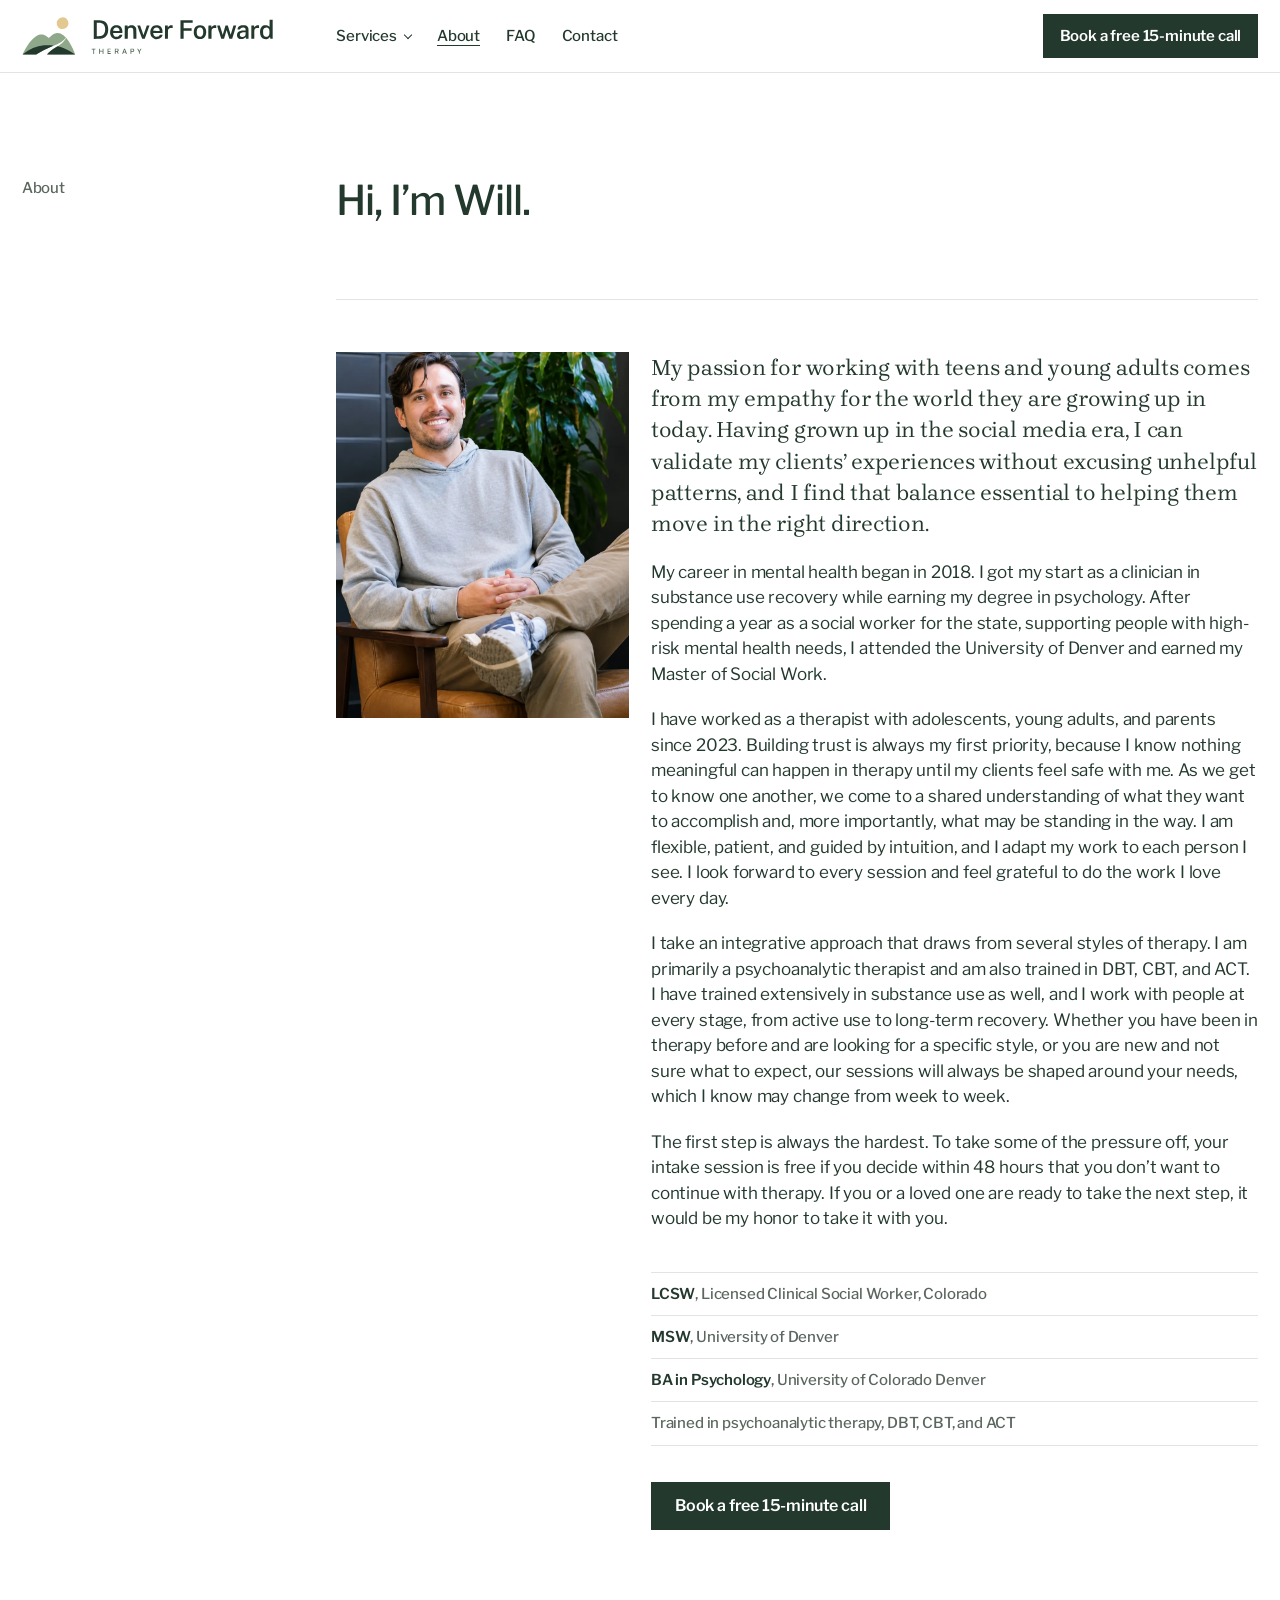
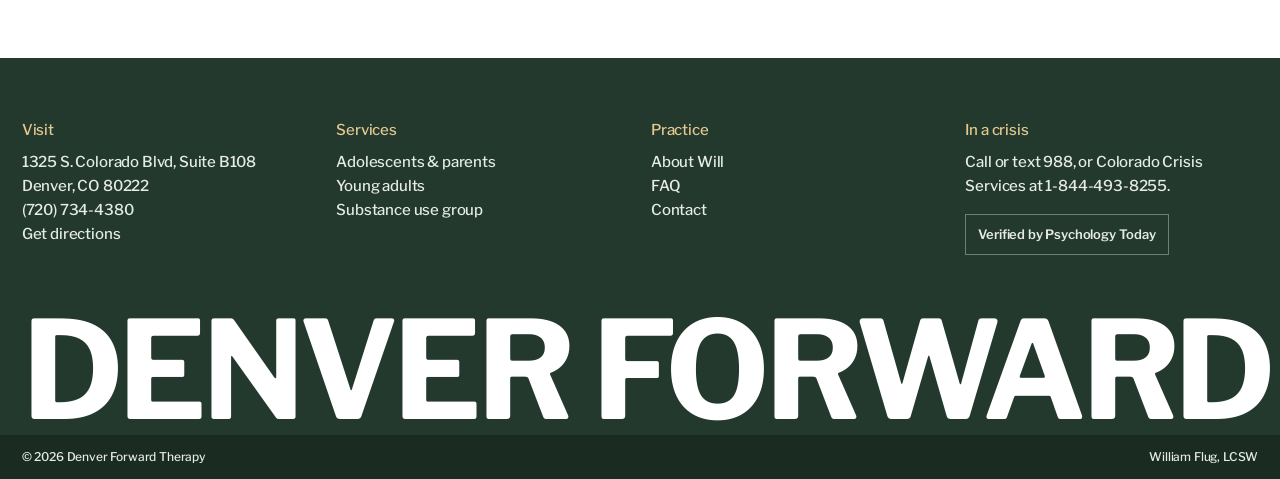
==== about/index.html @ 03f489c9 "Return to original mockup layout with separate pages and new hero photo" ====
<!doctype html>
<html lang="en">
<head>
<meta charset="utf-8">
<meta name="viewport" content="width=device-width, initial-scale=1">
<title>About William Flug, LCSW | Denver Forward Therapy</title>
<meta name="description" content="William Flug, LCSW, is a Denver therapist for teens, young adults, and parents, trained in psychoanalytic therapy, DBT, CBT, ACT, and substance use.">
<meta name="robots" content="noindex, nofollow">
<link rel="canonical" href="https://denverforwardtherapy.com/about/">
<meta property="og:type" content="website">
<meta property="og:site_name" content="Denver Forward Therapy">
<meta property="og:title" content="About William Flug, LCSW | Denver Forward Therapy">
<meta property="og:description" content="William Flug, LCSW, is a Denver therapist for teens, young adults, and parents, trained in psychoanalytic therapy, DBT, CBT, ACT, and substance use.">
<meta property="og:url" content="https://denverforwardtherapy.com/about/">
<meta property="og:image" content="https://denverforwardtherapy.com/assets/img/lake-path.webp">
<meta name="theme-color" content="#23392D">
<link rel="icon" href="../assets/favicon.svg" type="image/svg+xml">
<link rel="apple-touch-icon" href="../assets/apple-touch-icon.png">
<link rel="preconnect" href="https://fonts.googleapis.com">
<link rel="preconnect" href="https://fonts.gstatic.com" crossorigin>
<link href="https://fonts.googleapis.com/css2?family=Brygada+1918:wght@400;500&amp;family=Libre+Franklin:wght@400;500;600;700&amp;display=swap" rel="stylesheet">
<link rel="stylesheet" href="../assets/site.css">
</head>
<body>
<a class="skip" href="#main">Skip to content</a>
<header class="top g" id="top">
  <a class="home" href="../" aria-label="Denver Forward Therapy, home"><img class="lt" src="../assets/logo-light.svg" alt="Denver Forward Therapy" width="252" height="38"><img class="dk" src="../assets/logo.svg" alt="Denver Forward Therapy" width="252" height="38"></a>
  <nav aria-label="Main">
    <div class="drop"><button class="ul" aria-expanded="false" aria-haspopup="true">Services</button><ul><li><a href="../services/adolescents-and-parents/">Adolescents &amp; parents<small>Individual, family &amp; parent coaching</small></a></li><li><a href="../services/young-adults/">Young adults<small>Individual therapy</small></a></li><li><a href="../services/substance-use-group/">Substance use group<small>Young adults 18+, weekly, in person</small></a></li></ul></div>
    <a class="ul" href="../about/" aria-current="page">About</a>
    <a class="ul" href="../faq/">FAQ</a>
    <a class="ul" href="../contact/">Contact</a>
    <a class="btn mct" href="../contact/">Book a free 15-minute call</a>
  </nav>
  <a class="ct" href="../contact/">Book a free 15-minute call</a>
  <button class="menu-btn" aria-expanded="false">Menu</button>
</header>
<main id="main">
<div class="page">
<section class="phead g">
  <p class="lab">About</p>
  <h1>Hi, I&rsquo;m Will.</h1>
</section>
<section class="body bio g">
  <div class="rule"></div>
  <div class="pic"><img src="../assets/img/william-flug.webp" alt="William Flug smiling in a leather armchair in his office, with a tall plant behind him" width="1100" height="1100"></div>
  <div class="prose">
    <p class="first">My passion for working with teens and young adults comes from my empathy for the world they are growing up in today. Having grown up in the social media era, I can validate my clients&rsquo; experiences without excusing unhelpful patterns, and I find that balance essential to helping them move in the right direction.</p>
    <p>My career in mental health began in 2018. I got my start as a clinician in substance use recovery while earning my degree in psychology. After spending a year as a social worker for the state, supporting people with high-risk mental health needs, I attended the University of Denver and earned my Master of Social Work.</p>
    <p>I have worked as a therapist with adolescents, young adults, and parents since 2023. Building trust is always my first priority, because I know nothing meaningful can happen in therapy until my clients feel safe with me. As we get to know one another, we come to a shared understanding of what they want to accomplish and, more importantly, what may be standing in the way. I am flexible, patient, and guided by intuition, and I adapt my work to each person I see. I look forward to every session and feel grateful to do the work I love every day.</p>
    <p>I take an integrative approach that draws from several styles of therapy. I am primarily a psychoanalytic therapist and am also trained in DBT, CBT, and ACT. I have trained extensively in substance use as well, and I work with people at every stage, from active use to long-term recovery. Whether you have been in therapy before and are looking for a specific style, or you are new and not sure what to expect, our sessions will always be shaped around your needs, which I know may change from week to week.</p>
    <p>The first step is always the hardest. To take some of the pressure off, your intake session is free if you decide within 48 hours that you don&rsquo;t want to continue with therapy. If you or a loved one are ready to take the next step, it would be my honor to take it with you.</p>
    <ul class="creds">
      <li><b>LCSW</b>, Licensed Clinical Social Worker, Colorado</li>
      <li><b>MSW</b>, University of Denver</li>
      <li><b>BA in Psychology</b>, University of Colorado Denver</li>
      <li>Trained in psychoanalytic therapy, DBT, CBT, and ACT</li>
    </ul>
    <p style="margin-top:36px"><a class="btn" href="../contact/">Book a free 15-minute call</a></p>
  </div>
</section>
</div>
</main>
<footer>
  <div class="g">
    <div class="c"><b>Visit</b>1325 S. Colorado Blvd, Suite B108<br>Denver, CO 80222<br><a href="tel:+17207344380">(720) 734-4380</a><br><a href="https://www.google.com/maps/search/?api=1&amp;query=1325+S+Colorado+Blvd+Suite+B108+Denver+CO+80222" target="_blank" rel="noopener">Get directions</a></div>
    <div class="c"><b>Services</b><a class="ul" href="../services/adolescents-and-parents/">Adolescents &amp; parents</a><br><a class="ul" href="../services/young-adults/">Young adults</a><br><a class="ul" href="../services/substance-use-group/">Substance use group</a><br></div>
    <div class="c"><b>Practice</b><a class="ul" href="../about/">About Will</a><br><a class="ul" href="../faq/">FAQ</a><br><a class="ul" href="../contact/">Contact</a></div>
    <div class="c"><b>In a crisis</b>Call or text <a href="tel:988">988</a>, or Colorado Crisis Services at <a href="tel:+18444938255">1-844-493-8255</a>.
      <br><!-- Psychology Today verified badge: replace with the embed snippet from William's profile -->
      <a class="ptbadge" href="https://www.psychologytoday.com/us/therapists/william-flug-denver-co/1330644" target="_blank" rel="noopener">Verified by Psychology Today</a></div>
  </div>
  <div class="big" aria-hidden="true">DENVER FORWARD</div>
  <div class="base"><span>&copy; 2026 Denver Forward Therapy</span><span>William Flug, LCSW</span></div>
</footer>
<script src="../assets/site.js" defer></script>
</body>
</html>
---- assets/site.css ----
:root{
  --bg:#FFFFFF; --off:#F6F4EF; --ink:#23392D; --green:#23392D; --pine:#1A2C22;
  --sage:#8FA88A; --sage-lt:#A9BFA5; --sun:#E3C98F;
  --soft:#5B665F; --line:#E3E4E0;
  --serif:'Brygada 1918',Georgia,serif; --sans:'Libre Franklin',system-ui,sans-serif;
  --m:clamp(16px,1.7vw,26px);
  --s1:clamp(17px,1.25vw,20px); --s2:clamp(26px,2.4vw,38px); --s3:clamp(30px,3.2vw,50px);
  --ease:cubic-bezier(.16,1,.3,1);
}
*{box-sizing:border-box;margin:0;padding:0}
body{background:var(--bg);color:var(--ink);font:500 var(--s1)/1.35 var(--sans);letter-spacing:-.01em;-webkit-font-smoothing:antialiased;overflow-x:hidden}
img{display:block;max-width:100%}
a{color:inherit;text-decoration:none}
::selection{background:var(--sun);color:var(--green)}
:focus-visible{outline:2px solid var(--sage);outline-offset:3px}
.skip{position:absolute;left:-999px;top:8px;background:var(--green);color:#fff;padding:10px 14px;z-index:99}
.skip:focus{left:8px}
.g{display:grid;grid-template-columns:repeat(4,1fr);column-gap:var(--m);padding:0 var(--m)}
.lab{font:500 15px/1.3 var(--sans);color:var(--soft)}
.ul{background:linear-gradient(currentColor,currentColor) 0 100%/0 1px no-repeat;transition:background-size .6s var(--ease)}
.ul:hover,.ul.on{background-size:100% 1px}
.line{border-bottom:1px solid currentColor;padding-bottom:2px}
.btn{display:inline-block;background:var(--green);color:#fff;font:600 16px/1 var(--sans);padding:16px 24px;border:0;cursor:pointer;transition:background .3s}
.btn:hover{background:#34503F}

/* header */
.top{position:fixed;inset:0 0 auto;z-index:50;padding-top:14px;padding-bottom:14px;font-size:15px;color:#fff;align-items:center;transition:color .3s,background .3s,border-color .3s;border-bottom:1px solid transparent}
.top .home{grid-column:1;display:block;width:max-content}
.top .home img{height:38px;width:auto}
.top .home .dk{display:none}
.top nav{grid-column:2/4;display:flex;gap:26px;align-items:center}
.top .ct{grid-column:4;justify-self:end;font-weight:600;border:1.5px solid currentColor;padding:11px 16px;transition:background .3s,color .3s}
.top .ct:hover{background:#fff;color:var(--green)}
.top.light{color:var(--ink);background:rgba(255,255,255,.96);border-color:var(--line)}
.top.light .home .lt{display:none}.top.light .home .dk{display:block}
.top.light .ct{background:var(--green);border-color:var(--green);color:#fff}
.top.light .ct:hover{background:#34503F}
.top nav a[aria-current] {background-size:100% 1px}
.drop{position:relative}
.drop>button{font:inherit;color:inherit;background:none;border:0;cursor:pointer;letter-spacing:inherit}
.drop>button::after{content:"";display:inline-block;width:5px;height:5px;border-right:1.4px solid currentColor;border-bottom:1.4px solid currentColor;transform:translateY(-3px) rotate(45deg);margin-left:8px}
.drop ul{list-style:none;position:absolute;top:calc(100% + 14px);left:-18px;min-width:270px;background:#fff;color:var(--ink);border:1px solid var(--line);padding:8px 0;display:none}
.drop ul::before{content:"";position:absolute;left:0;right:0;top:-18px;height:18px}
.drop:hover ul,.drop:focus-within ul,.drop.open ul{display:block}
.drop li a{display:block;padding:10px 18px}
.drop li a:hover{background:var(--off)}
.drop li small{display:block;font-size:13px;color:var(--soft);margin-top:2px}
.menu-btn{display:none;grid-column:4;justify-self:end;background:none;border:0;color:inherit;font:600 15px var(--sans);cursor:pointer}

/* hero */
.hero{position:relative;height:100svh;min-height:540px;overflow:hidden;background:#9fb3c4}
.hero img{position:absolute;inset:0;width:100%;height:100%;object-fit:cover;object-position:50% 70%}
.hero::after{content:"";position:absolute;inset:0;background:linear-gradient(180deg,rgba(26,44,34,.38) 0%,rgba(26,44,34,0) 18%,rgba(26,44,34,0) 52%,rgba(26,44,34,.55) 100%);pointer-events:none}
.mark{position:absolute;left:var(--m);right:var(--m);bottom:calc(var(--m)*.6);z-index:2;color:#fff;display:flex;flex-direction:column-reverse;align-items:flex-start;gap:clamp(12px,1.4vw,20px)}
.mark .word{font:700 10.3vw/.8 var(--sans);letter-spacing:-.04em;white-space:nowrap;display:block;transform:translateY(10%);opacity:0;transition:transform 1.4s var(--ease),opacity 1s}
.loaded .mark .word{transform:none;opacity:1}
.mark .tag{font:700 12px/1.3 var(--sans);letter-spacing:.08em;text-transform:uppercase;white-space:nowrap;border-bottom:2px solid #fff;padding-bottom:3px}

/* intro */
.intro{padding-top:clamp(90px,11vw,160px);padding-bottom:clamp(80px,9vw,130px)}
.intro .lab{grid-column:1}
.intro .big{grid-column:2/5;font:500 var(--s3)/1.08 var(--sans);letter-spacing:-.025em;max-width:24ch}
.intro .sub{grid-column:2/4;margin-top:30px;color:var(--soft);max-width:48ch}
.intro .cta{grid-column:2/5;margin-top:34px;display:flex;flex-wrap:wrap;gap:16px 28px;align-items:center}

/* services list */
.svc{padding-bottom:clamp(60px,8vw,110px)}
.svc .head{padding-bottom:var(--m)}
.svc .head .lab{grid-column:1}
.svc .head h2{grid-column:2/4;font:400 var(--s2)/1.1 var(--serif);letter-spacing:-.02em}
.service{border-top:1px solid var(--line);padding-top:var(--m);padding-bottom:5vh;align-items:start;margin:0 var(--m);padding-left:0;padding-right:0}
.service:last-child{border-bottom:1px solid var(--line)}
.service .n{grid-column:1;font-size:var(--s1)}
.service h3{grid-column:2/4;font:400 var(--s2)/1.1 var(--serif);letter-spacing:-.02em;justify-self:start}
.service h3 small{display:block;font:500 15px/1.3 var(--sans);letter-spacing:0;color:var(--soft);margin-top:8px}
.service .d{grid-column:4}
.service .d p{line-height:1.3;padding-bottom:14px}
.soon{display:inline-block;font:700 11px/1 var(--sans);letter-spacing:.1em;text-transform:uppercase;background:var(--sun);color:var(--green);padding:5px 7px;margin-left:10px;vertical-align:middle}
.hover-image{position:fixed;left:0;top:0;width:clamp(220px,19.5vw,300px);aspect-ratio:3/2;z-index:40;pointer-events:none;opacity:0;transition:opacity .2s;overflow:hidden}
.hover-image.on{opacity:1}
.hover-image img{position:absolute;inset:0;width:100%;height:100%;object-fit:cover;opacity:0}
.hover-image img.on{opacity:1}

/* about teaser */
.about{padding:clamp(90px,11vw,150px) 0;background:var(--off)}
.about .g{align-items:center}
.about .lab{grid-column:1;align-self:start}
.about .pic{grid-column:2;aspect-ratio:4/5;overflow:hidden}
.about .pic img{width:100%;height:100%;object-fit:cover;object-position:35% 50%}
.about .txt{grid-column:3/5;max-width:46ch}
.about h2{font:400 var(--s2)/1.1 var(--serif);letter-spacing:-.02em;margin-bottom:22px}
.about .txt p{margin-bottom:14px}
.about .txt .more{margin-top:24px}

/* band */
.band{position:relative;height:92vh;min-height:560px;overflow:hidden;color:#fff}
.band>img{position:absolute;inset:0;width:100%;height:100%;object-fit:cover;object-position:70% 60%}
.band::after{content:"";position:absolute;inset:0;background:linear-gradient(90deg,rgba(26,44,34,.74),rgba(26,44,34,.3) 55%,rgba(26,44,34,0) 82%)}
.band .in{position:relative;z-index:2;height:100%;align-content:end;padding-bottom:clamp(40px,7vw,90px)}
.band .lab{grid-column:1;color:#fff}
.band h2{grid-column:1/3;font:500 var(--s3)/1.05 var(--sans);letter-spacing:-.025em;margin:14px 0 18px}
.band p{grid-column:1/3;max-width:40ch}
.band .cta{grid-column:1/3;margin-top:28px}
.band .cta a{font-weight:600}

/* inner pages */
.page{padding-top:clamp(150px,14vw,210px)}
.phead{padding-bottom:clamp(50px,6vw,80px)}
.phead .lab{grid-column:1}
.phead h1{grid-column:2/5;font:500 var(--s3)/1.06 var(--sans);letter-spacing:-.025em;max-width:22ch}
.phead .sub{grid-column:2/4;margin-top:22px;color:var(--soft);max-width:48ch}
.body{padding-bottom:clamp(90px,10vw,150px)}
.body .rule{grid-column:2/5;border-top:1px solid var(--line);margin-bottom:clamp(36px,4vw,56px)}
.prose{grid-column:2/4;max-width:60ch}
.prose p{line-height:1.5;font-weight:400}
.prose p+p{margin-top:20px}
.prose .first{font:400 clamp(21px,1.75vw,26px)/1.4 var(--serif);letter-spacing:-.01em}
.prose h2{font:400 var(--s2)/1.1 var(--serif);letter-spacing:-.02em;margin:56px 0 20px}
.prose .note{margin-top:36px;padding-top:16px;border-top:1px solid var(--line);color:var(--soft);font-size:16px}
.side{grid-column:4;font-size:16px;line-height:1.45;padding-left:clamp(0px,1.5vw,24px)}
.side .box{position:sticky;top:120px}
.side h2{font:500 15px/1.3 var(--sans);color:var(--soft);margin-bottom:6px}
.side p{margin-bottom:24px}
.side .btn{font-size:15px;padding:14px 18px}

/* about page */
.bio .pic{grid-column:2;aspect-ratio:4/5;overflow:hidden;align-self:start;position:sticky;top:110px}
.bio .pic img{width:100%;height:100%;object-fit:cover;object-position:35% 50%}
.bio .prose{grid-column:3/5;max-width:56ch}
.creds{list-style:none;margin-top:40px;border-top:1px solid var(--line);font-size:15px;color:var(--soft)}
.creds li{padding:11px 0;border-bottom:1px solid var(--line)}
.creds b{color:var(--ink);font-weight:600}

/* faq */
.faq{grid-column:2/5}
.faq details{border-top:1px solid var(--line)}
.faq details:last-child{border-bottom:1px solid var(--line)}
.faq summary{list-style:none;cursor:pointer;display:grid;grid-template-columns:1fr auto;gap:24px;align-items:baseline;padding:var(--m) 0}
.faq summary::-webkit-details-marker{display:none}
.faq summary span{font:400 var(--s2)/1.15 var(--serif);letter-spacing:-.02em}
.faq summary i{font:400 26px/1 var(--sans);font-style:normal;transition:transform .35s var(--ease)}
.faq details[open] summary i{transform:rotate(45deg)}
.faq .a{padding:0 0 calc(var(--m)*1.6);max-width:60ch}
.faq .a p{line-height:1.5;font-weight:400}
.faq .a p+p{margin-top:12px}

/* contact */
.contact .side{grid-column:1;padding-left:0;font-size:15px}
form.f{grid-column:2/5;display:grid;grid-template-columns:repeat(3,1fr);gap:28px var(--m)}
.f label{display:block;font-size:13px;color:var(--soft);margin-bottom:4px}
.f input,.f select,.f textarea{width:100%;background:none;border:0;border-bottom:1px solid #c5c9c4;color:var(--ink);font:500 var(--s1) var(--sans);padding:8px 0;border-radius:0;appearance:none;outline:none}
.f select{background:url("data:image/svg+xml,%3Csvg xmlns='http://www.w3.org/2000/svg' width='10' height='6'%3E%3Cpath d='M1 1l4 4 4-4' fill='none' stroke='%2323392D' stroke-width='1.3'/%3E%3C/svg%3E") no-repeat right 2px center;padding-right:18px}
.f input:focus,.f select:focus,.f textarea:focus{border-bottom-color:var(--ink)}
.f .full{grid-column:1/-1}
.f .note{grid-column:1/-1;font-size:14px;line-height:1.45;color:var(--soft);max-width:70ch}
.f .ck{grid-column:1/-1;display:flex;gap:10px;align-items:flex-start;font-size:14px;color:var(--ink)}
.f .ck input{width:16px;height:16px;margin-top:2px;appearance:auto;accent-color:var(--green);flex:none}
.f .btn{justify-self:start}

/* footer */
footer{overflow:hidden;background:var(--green);color:#E6EBE6;font-size:15px;padding:60px 0 0}
footer .c{line-height:1.6}
footer .c b{display:block;font-weight:500;color:var(--sun);margin-bottom:8px}
footer a:hover{color:#fff;text-decoration:underline;text-underline-offset:3px}
footer .c .flogo{height:42px;width:auto;margin-bottom:18px}
.ptbadge{display:inline-block;margin-top:16px;border:1px solid rgba(255,255,255,.35);padding:9px 12px;font-size:13px;font-weight:600}
footer .big{padding:64px var(--m) calc(var(--m)*.6);font:700 10.6vw/.76 var(--sans);letter-spacing:-.04em;white-space:nowrap;color:#fff}
footer .base{display:flex;justify-content:space-between;gap:16px;padding:14px var(--m);font-size:12px;background:var(--pine)}

.nf{min-height:70vh}

@media (prefers-reduced-motion:reduce){.mark .word{opacity:1;transform:none;transition:none}}
@media (max-width:900px){
  .g{grid-template-columns:1fr 1fr}
  .g>*{grid-column:1/-1!important}
  .top nav{display:none}
  .top .ct{display:none}
  .menu-btn{display:block}
  .top .home{grid-column:1!important;grid-row:1}.menu-btn{grid-column:2!important;grid-row:1}
  .top nav{grid-row:2}
  .top.open{background:#fff;color:var(--ink);border-color:var(--line)}
  .top.open .home .lt{display:none}.top.open .home .dk{display:block}
  .top.open nav{display:flex;flex-direction:column;align-items:stretch;gap:0;padding-top:14px}
  .top.open nav>a,.top.open .drop>button{padding:13px 0;border-bottom:1px solid var(--line);text-align:left;width:100%;font-size:18px}
  .top.open .drop>button::after{display:none}
  .top.open .drop ul{display:block;position:static;border:0;padding:0 0 6px 14px;min-width:0}
  .top.open .drop ul::before{display:none}
  .top.open .drop li a{padding:9px 0}
  .top.open nav .mct{display:block;margin-top:16px;text-align:center}
  .mark{flex-direction:column-reverse;gap:10px}
  .mark .tag{text-align:left;margin:0}
  .mark .word{font-size:10.2vw}
  .intro .lab,.svc .head .lab,.about .lab,.band .lab,.phead .lab{margin-bottom:14px}
  .service .n{margin-bottom:8px}.service .d{margin-top:14px}
  .hover-image{display:none}
  .about .pic{max-width:420px;margin-bottom:30px}
  .side{padding-left:0;margin-top:44px;padding-top:28px;border-top:1px solid var(--line)}
  .side .box,.bio .pic{position:static}
  .bio .pic{max-width:420px;margin-bottom:34px}
  .contact .side{margin:0 0 40px;border:0;padding:0}
  form.f{grid-template-columns:1fr}
  footer .c{margin-bottom:26px}
  footer .big{font-size:10.2vw}
}
@media (min-width:901px){.top nav .mct{display:none}}
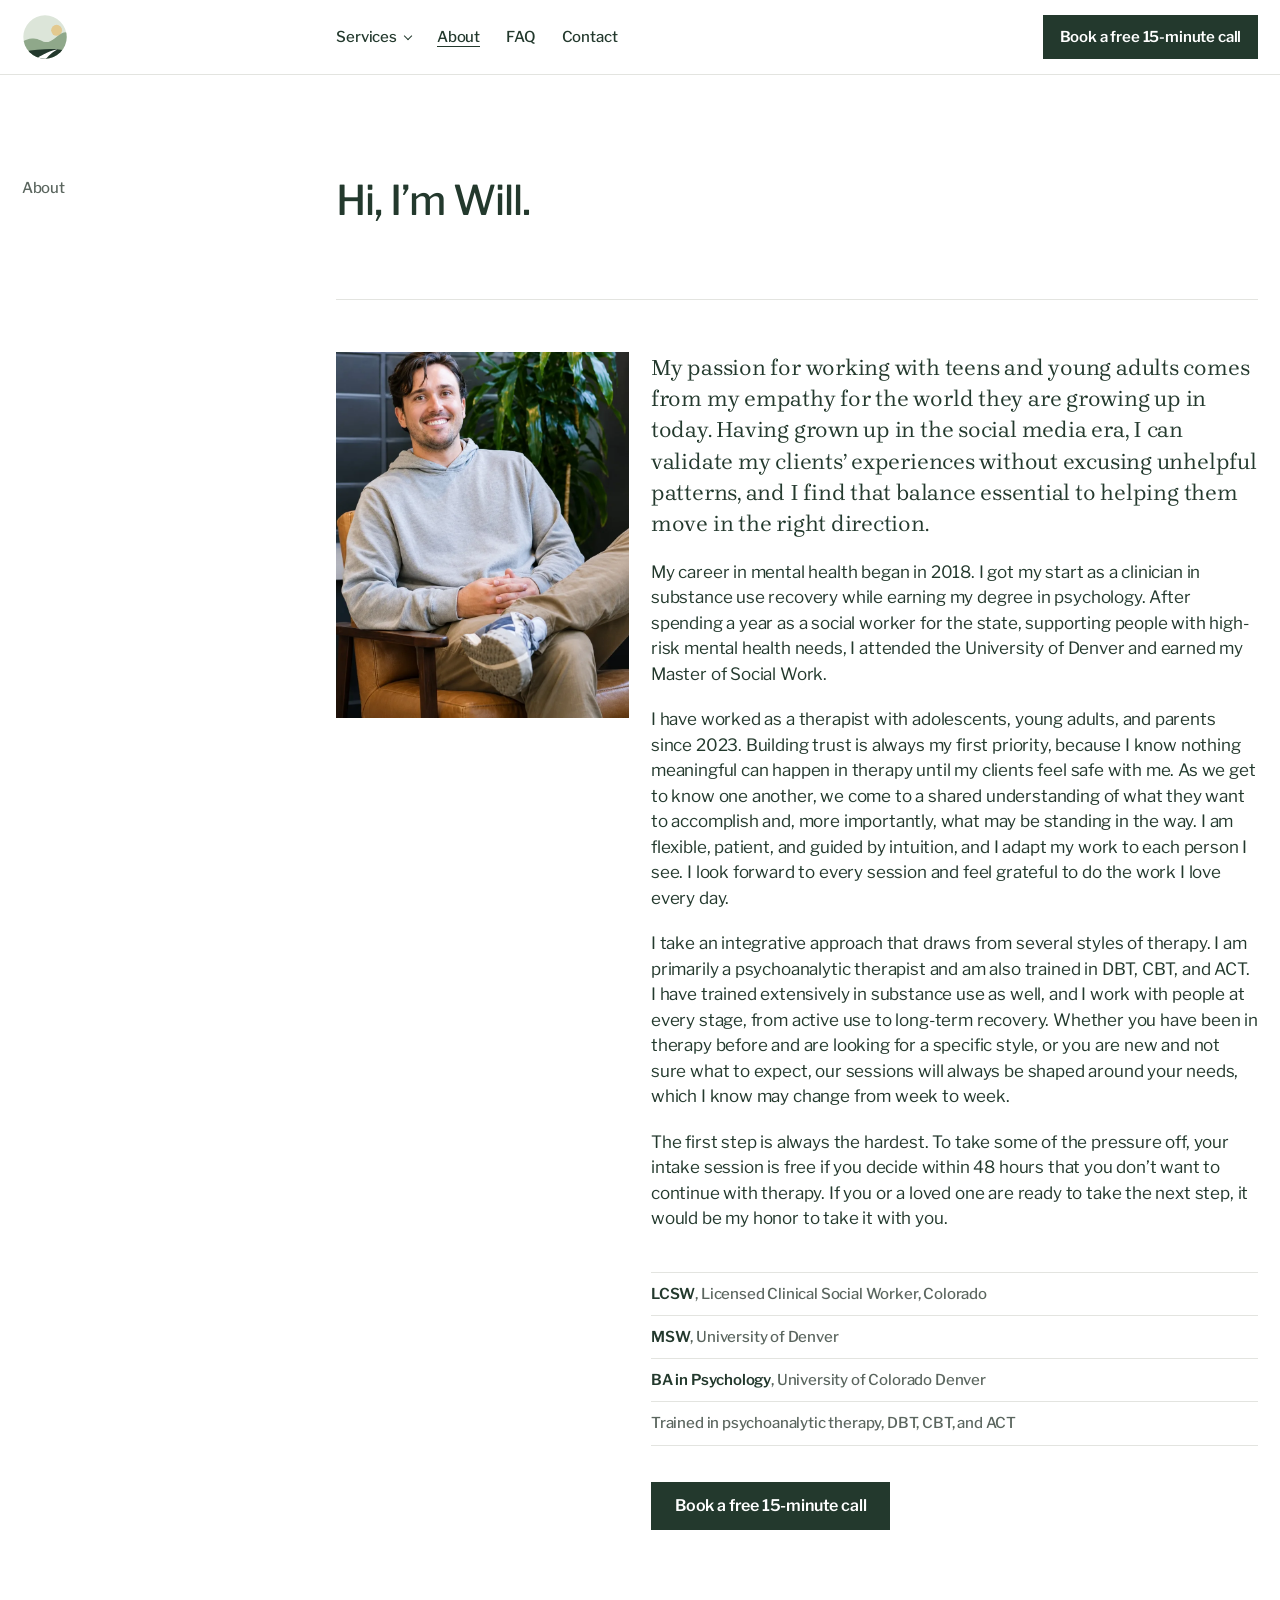
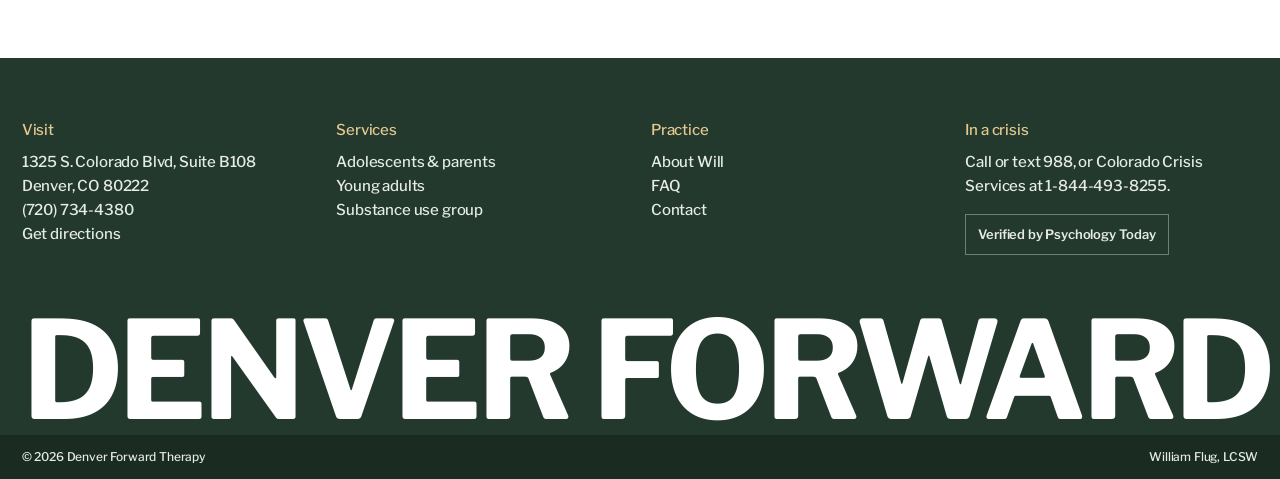
==== commit 1813df6e: "Badge logo in nav and new hero and band photos" ====
--- a/about/index.html
+++ b/about/index.html
@@ -12,7 +12,7 @@
 <meta property="og:title" content="About William Flug, LCSW | Denver Forward Therapy">
 <meta property="og:description" content="William Flug, LCSW, is a Denver therapist for teens, young adults, and parents, trained in psychoanalytic therapy, DBT, CBT, ACT, and substance use.">
 <meta property="og:url" content="https://denverforwardtherapy.com/about/">
-<meta property="og:image" content="https://denverforwardtherapy.com/assets/img/lake-path.webp">
+<meta property="og:image" content="https://denverforwardtherapy.com/assets/img/hero-friends-sunset.webp">
 <meta name="theme-color" content="#23392D">
 <link rel="icon" href="../assets/favicon.svg" type="image/svg+xml">
 <link rel="apple-touch-icon" href="../assets/apple-touch-icon.png">
@@ -24,7 +24,7 @@
 <body>
 <a class="skip" href="#main">Skip to content</a>
 <header class="top g" id="top">
-  <a class="home" href="../" aria-label="Denver Forward Therapy, home"><img class="lt" src="../assets/logo-light.svg" alt="Denver Forward Therapy" width="252" height="38"><img class="dk" src="../assets/logo.svg" alt="Denver Forward Therapy" width="252" height="38"></a>
+  <a class="home" href="../" aria-label="Denver Forward Therapy, home"><img src="../assets/badge.svg" alt="Denver Forward Therapy" width="46" height="46"></a>
   <nav aria-label="Main">
     <div class="drop"><button class="ul" aria-expanded="false" aria-haspopup="true">Services</button><ul><li><a href="../services/adolescents-and-parents/">Adolescents &amp; parents<small>Individual, family &amp; parent coaching</small></a></li><li><a href="../services/young-adults/">Young adults<small>Individual therapy</small></a></li><li><a href="../services/substance-use-group/">Substance use group<small>Young adults 18+, weekly, in person</small></a></li></ul></div>
     <a class="ul" href="../about/" aria-current="page">About</a>
--- a/assets/site.css
+++ b/assets/site.css
@@ -26,13 +26,11 @@
 /* header */
 .top{position:fixed;inset:0 0 auto;z-index:50;padding-top:14px;padding-bottom:14px;font-size:15px;color:#fff;align-items:center;transition:color .3s,background .3s,border-color .3s;border-bottom:1px solid transparent}
 .top .home{grid-column:1;display:block;width:max-content}
-.top .home img{height:38px;width:auto}
-.top .home .dk{display:none}
+.top .home img{height:46px;width:46px;border-radius:50%;box-shadow:0 0 0 2px rgba(255,255,255,.95)}
 .top nav{grid-column:2/4;display:flex;gap:26px;align-items:center}
 .top .ct{grid-column:4;justify-self:end;font-weight:600;border:1.5px solid currentColor;padding:11px 16px;transition:background .3s,color .3s}
 .top .ct:hover{background:#fff;color:var(--green)}
 .top.light{color:var(--ink);background:rgba(255,255,255,.96);border-color:var(--line)}
-.top.light .home .lt{display:none}.top.light .home .dk{display:block}
 .top.light .ct{background:var(--green);border-color:var(--green);color:#fff}
 .top.light .ct:hover{background:#34503F}
 .top nav a[aria-current] {background-size:100% 1px}
@@ -49,7 +47,7 @@
 
 /* hero */
 .hero{position:relative;height:100svh;min-height:540px;overflow:hidden;background:#9fb3c4}
-.hero img{position:absolute;inset:0;width:100%;height:100%;object-fit:cover;object-position:50% 70%}
+.hero img{position:absolute;inset:0;width:100%;height:100%;object-fit:cover;object-position:50% 35%}
 .hero::after{content:"";position:absolute;inset:0;background:linear-gradient(180deg,rgba(26,44,34,.38) 0%,rgba(26,44,34,0) 18%,rgba(26,44,34,0) 52%,rgba(26,44,34,.55) 100%);pointer-events:none}
 .mark{position:absolute;left:var(--m);right:var(--m);bottom:calc(var(--m)*.6);z-index:2;color:#fff;display:flex;flex-direction:column-reverse;align-items:flex-start;gap:clamp(12px,1.4vw,20px)}
 .mark .word{font:700 10.3vw/.8 var(--sans);letter-spacing:-.04em;white-space:nowrap;display:block;transform:translateY(10%);opacity:0;transition:transform 1.4s var(--ease),opacity 1s}
@@ -94,7 +92,7 @@
 
 /* band */
 .band{position:relative;height:92vh;min-height:560px;overflow:hidden;color:#fff}
-.band>img{position:absolute;inset:0;width:100%;height:100%;object-fit:cover;object-position:70% 60%}
+.band>img{position:absolute;inset:0;width:100%;height:100%;object-fit:cover;object-position:60% 50%}
 .band::after{content:"";position:absolute;inset:0;background:linear-gradient(90deg,rgba(26,44,34,.74),rgba(26,44,34,.3) 55%,rgba(26,44,34,0) 82%)}
 .band .in{position:relative;z-index:2;height:100%;align-content:end;padding-bottom:clamp(40px,7vw,90px)}
 .band .lab{grid-column:1;color:#fff}
@@ -179,7 +177,6 @@
   .top .home{grid-column:1!important;grid-row:1}.menu-btn{grid-column:2!important;grid-row:1}
   .top nav{grid-row:2}
   .top.open{background:#fff;color:var(--ink);border-color:var(--line)}
-  .top.open .home .lt{display:none}.top.open .home .dk{display:block}
   .top.open nav{display:flex;flex-direction:column;align-items:stretch;gap:0;padding-top:14px}
   .top.open nav>a,.top.open .drop>button{padding:13px 0;border-bottom:1px solid var(--line);text-align:left;width:100%;font-size:18px}
   .top.open .drop>button::after{display:none}
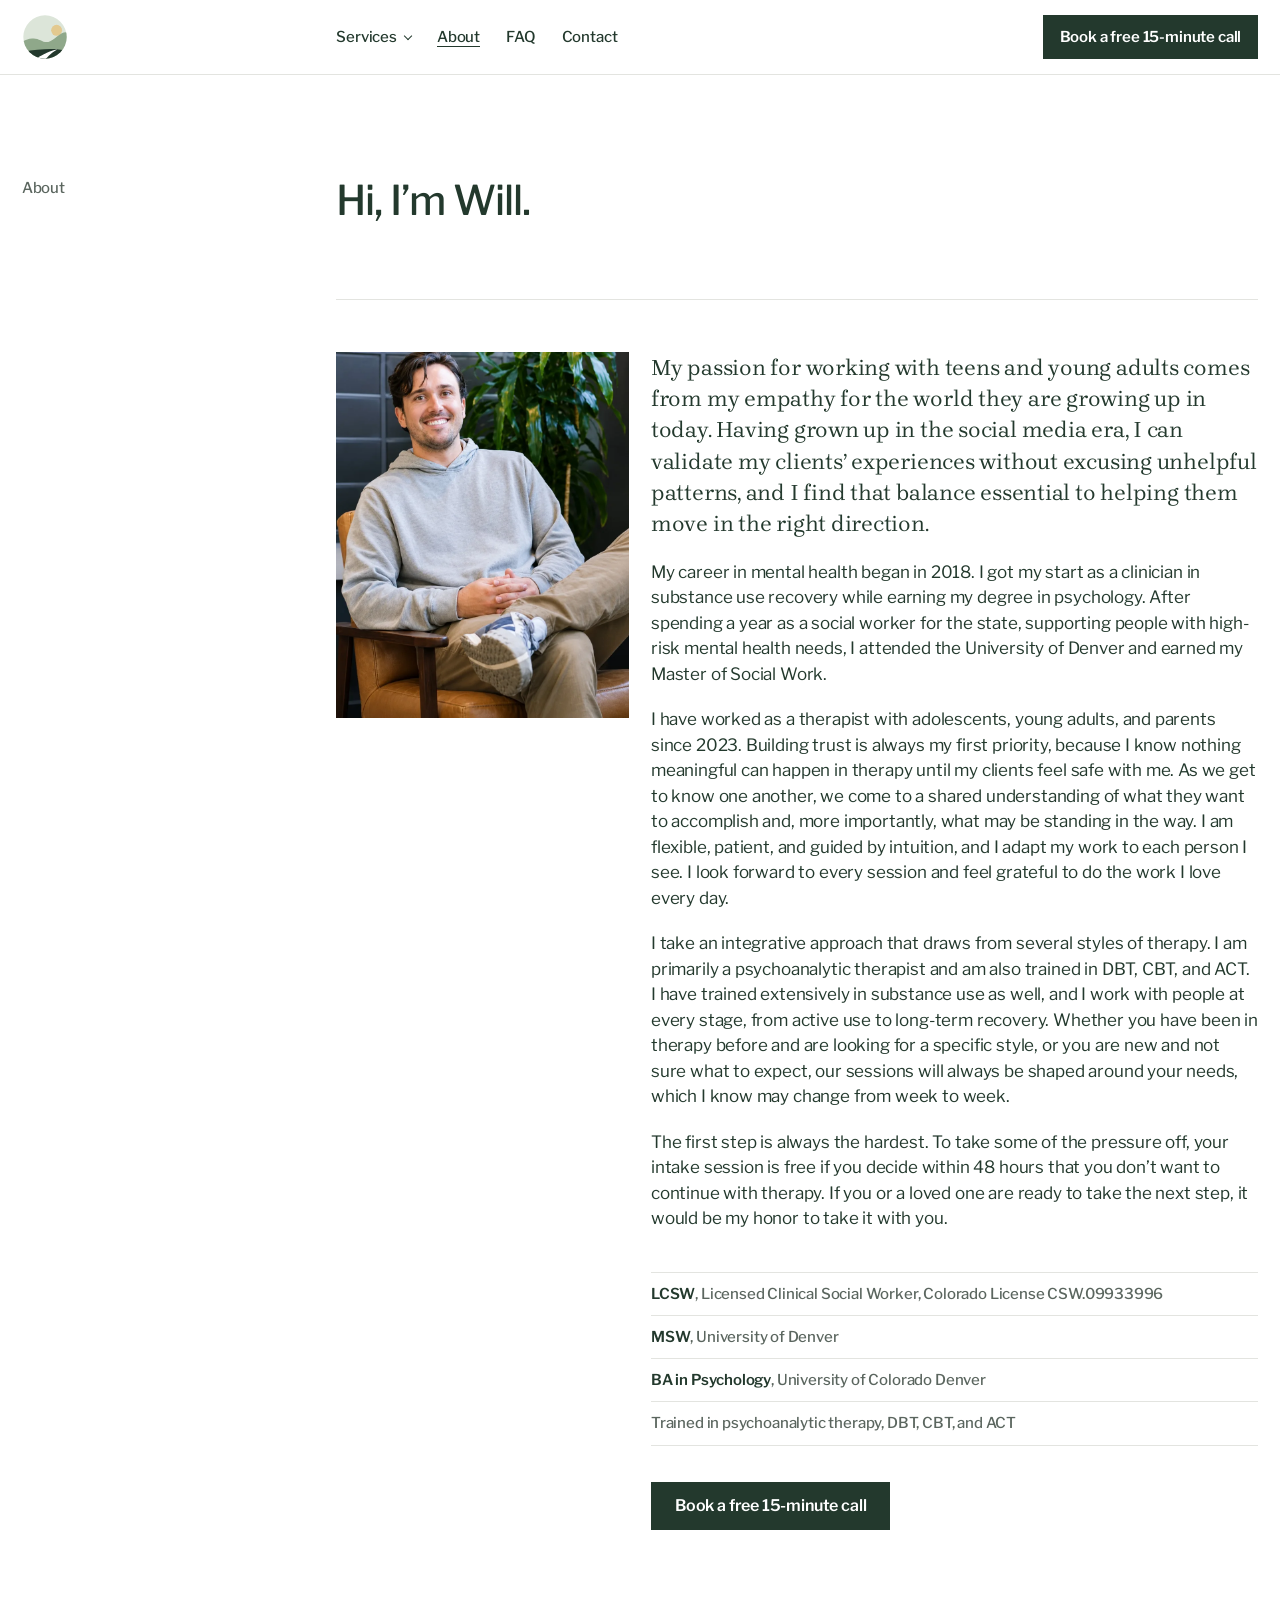
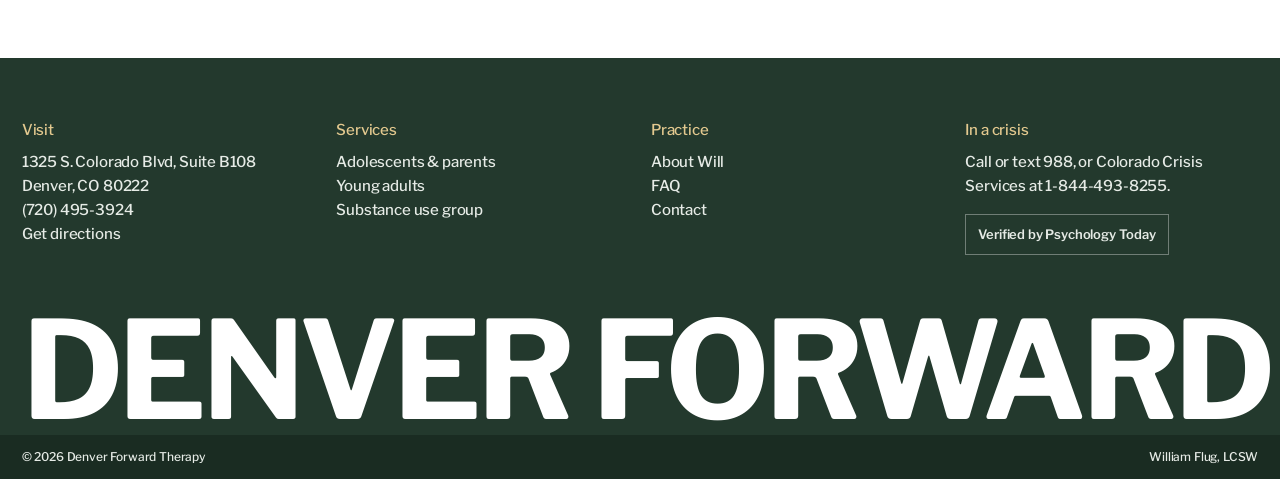
==== commit 1ef14aeb: "Work phone, insurance FAQ, license number, new band photo" ====
--- a/about/index.html
+++ b/about/index.html
@@ -26,7 +26,7 @@
 <header class="top g" id="top">
   <a class="home" href="../" aria-label="Denver Forward Therapy, home"><img src="../assets/badge.svg" alt="Denver Forward Therapy" width="46" height="46"></a>
   <nav aria-label="Main">
-    <div class="drop"><button class="ul" aria-expanded="false" aria-haspopup="true">Services</button><ul><li><a href="../services/adolescents-and-parents/">Adolescents &amp; parents<small>Individual, family &amp; parent coaching</small></a></li><li><a href="../services/young-adults/">Young adults<small>Individual therapy</small></a></li><li><a href="../services/substance-use-group/">Substance use group<small>Young adults 18+, weekly, in person</small></a></li></ul></div>
+    <div class="drop"><button class="ul" type="button" aria-expanded="false" aria-haspopup="true">Services</button><ul><li><a href="../services/adolescents-and-parents/">Adolescents &amp; parents<small>Individual, family &amp; parent coaching</small></a></li><li><a href="../services/young-adults/">Young adults<small>Individual therapy</small></a></li><li><a href="../services/substance-use-group/">Substance use group<small>Young adults 18+, weekly, in person</small></a></li></ul></div>
     <a class="ul" href="../about/" aria-current="page">About</a>
     <a class="ul" href="../faq/">FAQ</a>
     <a class="ul" href="../contact/">Contact</a>
@@ -51,7 +51,7 @@
     <p>I take an integrative approach that draws from several styles of therapy. I am primarily a psychoanalytic therapist and am also trained in DBT, CBT, and ACT. I have trained extensively in substance use as well, and I work with people at every stage, from active use to long-term recovery. Whether you have been in therapy before and are looking for a specific style, or you are new and not sure what to expect, our sessions will always be shaped around your needs, which I know may change from week to week.</p>
     <p>The first step is always the hardest. To take some of the pressure off, your intake session is free if you decide within 48 hours that you don&rsquo;t want to continue with therapy. If you or a loved one are ready to take the next step, it would be my honor to take it with you.</p>
     <ul class="creds">
-      <li><b>LCSW</b>, Licensed Clinical Social Worker, Colorado</li>
+      <li><b>LCSW</b>, Licensed Clinical Social Worker, Colorado License CSW.09933996</li>
       <li><b>MSW</b>, University of Denver</li>
       <li><b>BA in Psychology</b>, University of Colorado Denver</li>
       <li>Trained in psychoanalytic therapy, DBT, CBT, and ACT</li>
@@ -63,8 +63,8 @@
 </main>
 <footer>
   <div class="g">
-    <div class="c"><b>Visit</b>1325 S. Colorado Blvd, Suite B108<br>Denver, CO 80222<br><a href="tel:+17207344380">(720) 734-4380</a><br><a href="https://www.google.com/maps/search/?api=1&amp;query=1325+S+Colorado+Blvd+Suite+B108+Denver+CO+80222" target="_blank" rel="noopener">Get directions</a></div>
-    <div class="c"><b>Services</b><a class="ul" href="../services/adolescents-and-parents/">Adolescents &amp; parents</a><br><a class="ul" href="../services/young-adults/">Young adults</a><br><a class="ul" href="../services/substance-use-group/">Substance use group</a><br></div>
+    <div class="c"><b>Visit</b>1325 S. Colorado Blvd, Suite B108<br>Denver, CO 80222<br><a href="tel:+17204953924">(720) 495-3924</a><br><a href="https://www.google.com/maps/search/?api=1&amp;query=1325+S+Colorado+Blvd+Suite+B108+Denver+CO+80222" target="_blank" rel="noopener">Get directions</a></div>
+    <div class="c"><b><a href="../#services">Services</a></b><a class="ul" href="../services/adolescents-and-parents/">Adolescents &amp; parents</a><br><a class="ul" href="../services/young-adults/">Young adults</a><br><a class="ul" href="../services/substance-use-group/">Substance use group</a><br></div>
     <div class="c"><b>Practice</b><a class="ul" href="../about/">About Will</a><br><a class="ul" href="../faq/">FAQ</a><br><a class="ul" href="../contact/">Contact</a></div>
     <div class="c"><b>In a crisis</b>Call or text <a href="tel:988">988</a>, or Colorado Crisis Services at <a href="tel:+18444938255">1-844-493-8255</a>.
       <br><!-- Psychology Today verified badge: replace with the embed snippet from William's profile -->
--- a/assets/site.css
+++ b/assets/site.css
@@ -35,7 +35,7 @@
 .top.light .ct:hover{background:#34503F}
 .top nav a[aria-current] {background-size:100% 1px}
 .drop{position:relative}
-.drop>button{font:inherit;color:inherit;background:none;border:0;cursor:pointer;letter-spacing:inherit}
+.drop>button{font:inherit;color:inherit;background:none;border:0;padding:0;cursor:default;letter-spacing:inherit}
 .drop>button::after{content:"";display:inline-block;width:5px;height:5px;border-right:1.4px solid currentColor;border-bottom:1.4px solid currentColor;transform:translateY(-3px) rotate(45deg);margin-left:8px}
 .drop ul{list-style:none;position:absolute;top:calc(100% + 14px);left:-18px;min-width:270px;background:#fff;color:var(--ink);border:1px solid var(--line);padding:8px 0;display:none}
 .drop ul::before{content:"";position:absolute;left:0;right:0;top:-18px;height:18px}
@@ -73,6 +73,8 @@
 .service h3 small{display:block;font:500 15px/1.3 var(--sans);letter-spacing:0;color:var(--soft);margin-top:8px}
 .service .d{grid-column:4}
 .service .d p{line-height:1.3;padding-bottom:14px}
+.service .d .fee{font-size:15px;color:var(--soft)}
+#services{scroll-margin-top:100px}
 .soon{display:inline-block;font:700 11px/1 var(--sans);letter-spacing:.1em;text-transform:uppercase;background:var(--sun);color:var(--green);padding:5px 7px;margin-left:10px;vertical-align:middle}
 .hover-image{position:fixed;left:0;top:0;width:clamp(220px,19.5vw,300px);aspect-ratio:3/2;z-index:40;pointer-events:none;opacity:0;transition:opacity .2s;overflow:hidden}
 .hover-image.on{opacity:1}
@@ -92,8 +94,8 @@
 
 /* band */
 .band{position:relative;height:92vh;min-height:560px;overflow:hidden;color:#fff}
-.band>img{position:absolute;inset:0;width:100%;height:100%;object-fit:cover;object-position:60% 50%}
-.band::after{content:"";position:absolute;inset:0;background:linear-gradient(90deg,rgba(26,44,34,.74),rgba(26,44,34,.3) 55%,rgba(26,44,34,0) 82%)}
+.band>img{position:absolute;inset:0;width:100%;height:100%;object-fit:cover;object-position:50% 30%}
+.band::after{content:"";position:absolute;inset:0;background:linear-gradient(0deg,rgba(26,44,34,.82) 0%,rgba(26,44,34,.45) 32%,rgba(26,44,34,0) 58%),linear-gradient(90deg,rgba(26,44,34,.45),rgba(26,44,34,0) 50%)}
 .band .in{position:relative;z-index:2;height:100%;align-content:end;padding-bottom:clamp(40px,7vw,90px)}
 .band .lab{grid-column:1;color:#fff}
 .band h2{grid-column:1/3;font:500 var(--s3)/1.05 var(--sans);letter-spacing:-.025em;margin:14px 0 18px}
@@ -178,7 +180,7 @@
   .top nav{grid-row:2}
   .top.open{background:#fff;color:var(--ink);border-color:var(--line)}
   .top.open nav{display:flex;flex-direction:column;align-items:stretch;gap:0;padding-top:14px}
-  .top.open nav>a,.top.open .drop>button{padding:13px 0;border-bottom:1px solid var(--line);text-align:left;width:100%;font-size:18px}
+  .top.open nav>a,.top.open .drop>button{display:block;padding:13px 0;border-bottom:1px solid var(--line);text-align:left;width:100%;font-size:18px}
   .top.open .drop>button::after{display:none}
   .top.open .drop ul{display:block;position:static;border:0;padding:0 0 6px 14px;min-width:0}
   .top.open .drop ul::before{display:none}
@@ -188,6 +190,7 @@
   .mark .tag{text-align:left;margin:0}
   .mark .word{font-size:10.2vw}
   .intro .lab,.svc .head .lab,.about .lab,.band .lab,.phead .lab{margin-bottom:14px}
+  .band>img{object-position:32% 30%}
   .service .n{margin-bottom:8px}.service .d{margin-top:14px}
   .hover-image{display:none}
   .about .pic{max-width:420px;margin-bottom:30px}
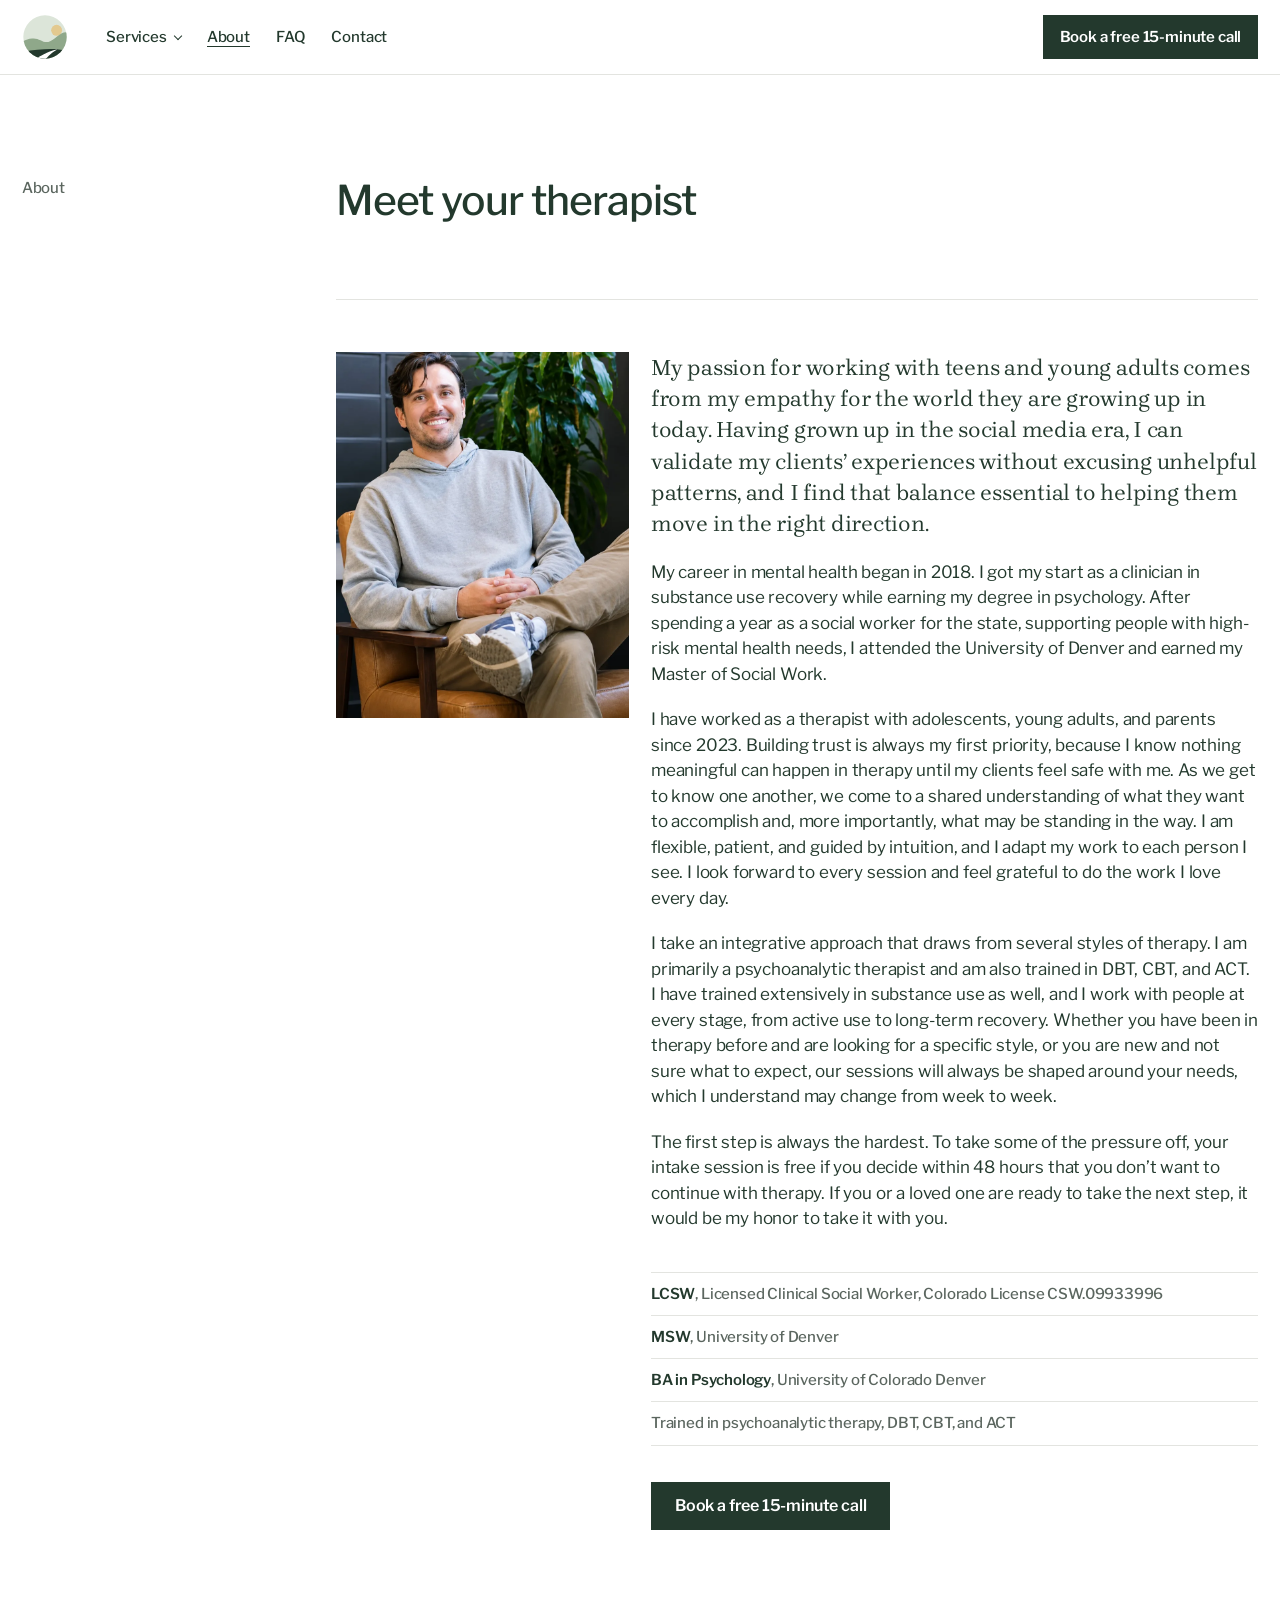
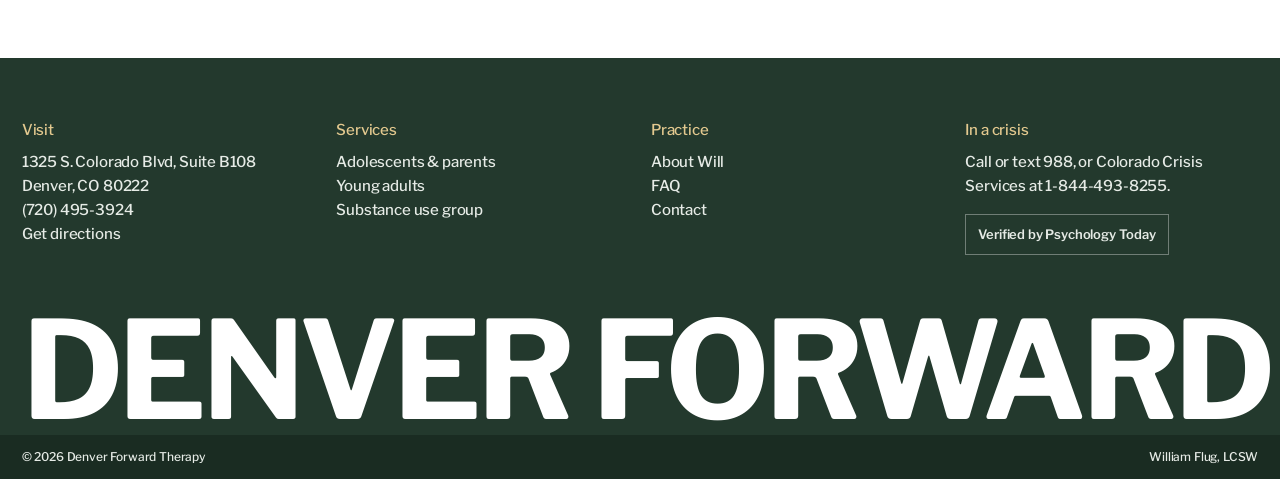
==== commit 191671e9: "William's copy edits, name in hero, nav next to logo" ====
--- a/about/index.html
+++ b/about/index.html
@@ -39,7 +39,7 @@
 <div class="page">
 <section class="phead g">
   <p class="lab">About</p>
-  <h1>Hi, I&rsquo;m Will.</h1>
+  <h1>Meet your therapist</h1>
 </section>
 <section class="body bio g">
   <div class="rule"></div>
@@ -48,7 +48,7 @@
     <p class="first">My passion for working with teens and young adults comes from my empathy for the world they are growing up in today. Having grown up in the social media era, I can validate my clients&rsquo; experiences without excusing unhelpful patterns, and I find that balance essential to helping them move in the right direction.</p>
     <p>My career in mental health began in 2018. I got my start as a clinician in substance use recovery while earning my degree in psychology. After spending a year as a social worker for the state, supporting people with high-risk mental health needs, I attended the University of Denver and earned my Master of Social Work.</p>
     <p>I have worked as a therapist with adolescents, young adults, and parents since 2023. Building trust is always my first priority, because I know nothing meaningful can happen in therapy until my clients feel safe with me. As we get to know one another, we come to a shared understanding of what they want to accomplish and, more importantly, what may be standing in the way. I am flexible, patient, and guided by intuition, and I adapt my work to each person I see. I look forward to every session and feel grateful to do the work I love every day.</p>
-    <p>I take an integrative approach that draws from several styles of therapy. I am primarily a psychoanalytic therapist and am also trained in DBT, CBT, and ACT. I have trained extensively in substance use as well, and I work with people at every stage, from active use to long-term recovery. Whether you have been in therapy before and are looking for a specific style, or you are new and not sure what to expect, our sessions will always be shaped around your needs, which I know may change from week to week.</p>
+    <p>I take an integrative approach that draws from several styles of therapy. I am primarily a psychoanalytic therapist and am also trained in DBT, CBT, and ACT. I have trained extensively in substance use as well, and I work with people at every stage, from active use to long-term recovery. Whether you have been in therapy before and are looking for a specific style, or you are new and not sure what to expect, our sessions will always be shaped around your needs, which I understand may change from week to week.</p>
     <p>The first step is always the hardest. To take some of the pressure off, your intake session is free if you decide within 48 hours that you don&rsquo;t want to continue with therapy. If you or a loved one are ready to take the next step, it would be my honor to take it with you.</p>
     <ul class="creds">
       <li><b>LCSW</b>, Licensed Clinical Social Worker, Colorado License CSW.09933996</li>
--- a/assets/site.css
+++ b/assets/site.css
@@ -94,8 +94,8 @@
 
 /* band */
 .band{position:relative;height:92vh;min-height:560px;overflow:hidden;color:#fff}
-.band>img{position:absolute;inset:0;width:100%;height:100%;object-fit:cover;object-position:50% 30%}
-.band::after{content:"";position:absolute;inset:0;background:linear-gradient(0deg,rgba(26,44,34,.82) 0%,rgba(26,44,34,.45) 32%,rgba(26,44,34,0) 58%),linear-gradient(90deg,rgba(26,44,34,.45),rgba(26,44,34,0) 50%)}
+.band>img{position:absolute;inset:0;width:100%;height:100%;object-fit:cover;object-position:50% 50%}
+.band::after{content:"";position:absolute;inset:0;background:linear-gradient(0deg,rgba(26,44,34,.82) 0%,rgba(26,44,34,.45) 32%,rgba(26,44,34,0) 58%)}
 .band .in{position:relative;z-index:2;height:100%;align-content:end;padding-bottom:clamp(40px,7vw,90px)}
 .band .lab{grid-column:1;color:#fff}
 .band h2{grid-column:1/3;font:500 var(--s3)/1.05 var(--sans);letter-spacing:-.025em;margin:14px 0 18px}
@@ -190,7 +190,7 @@
   .mark .tag{text-align:left;margin:0}
   .mark .word{font-size:10.2vw}
   .intro .lab,.svc .head .lab,.about .lab,.band .lab,.phead .lab{margin-bottom:14px}
-  .band>img{object-position:32% 30%}
+  .band>img{object-position:55% 50%}
   .service .n{margin-bottom:8px}.service .d{margin-top:14px}
   .hover-image{display:none}
   .about .pic{max-width:420px;margin-bottom:30px}
@@ -202,4 +202,8 @@
   footer .c{margin-bottom:26px}
   footer .big{font-size:10.2vw}
 }
-@media (min-width:901px){.top nav .mct{display:none}}
+@media (min-width:901px){.top nav .mct{display:none}
+  .top{display:flex;align-items:center;gap:0}
+  .top nav{margin-left:clamp(28px,3vw,48px)}
+  .top .ct{margin-left:auto}
+  .menu-btn{display:none}}
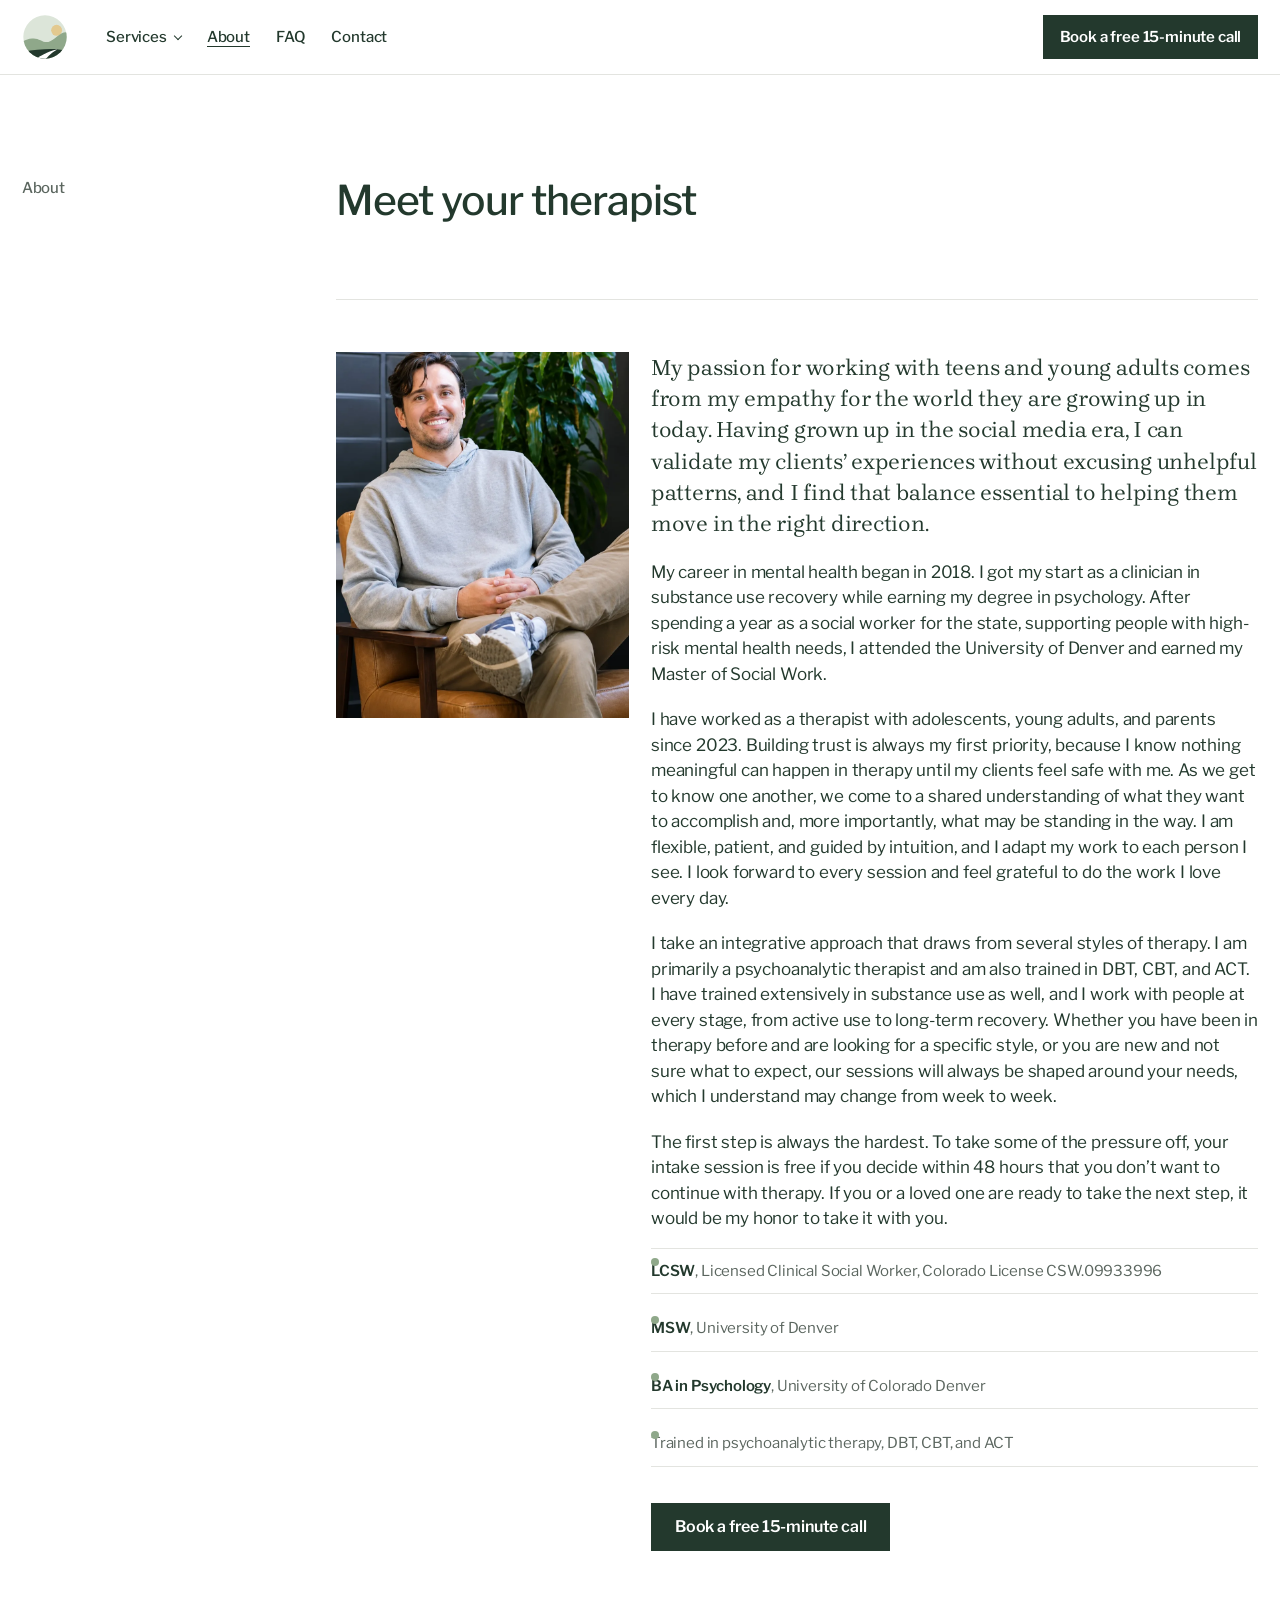
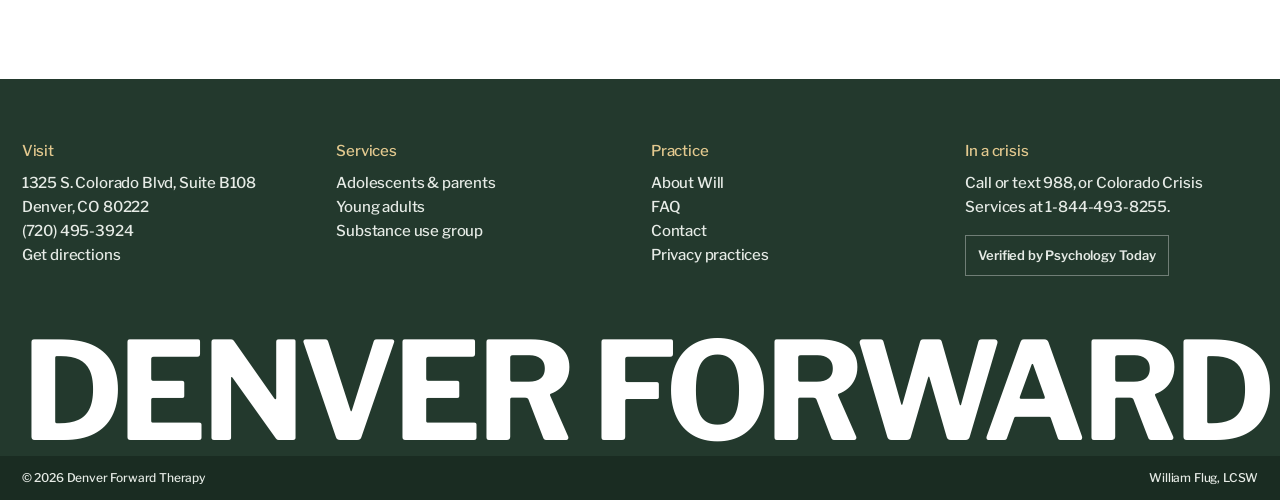
==== commit 664bdde4: "Add Notice of Privacy Practices page and footer link" ====
--- a/about/index.html
+++ b/about/index.html
@@ -65,7 +65,7 @@
   <div class="g">
     <div class="c"><b>Visit</b>1325 S. Colorado Blvd, Suite B108<br>Denver, CO 80222<br><a href="tel:+17204953924">(720) 495-3924</a><br><a href="https://www.google.com/maps/search/?api=1&amp;query=1325+S+Colorado+Blvd+Suite+B108+Denver+CO+80222" target="_blank" rel="noopener">Get directions</a></div>
     <div class="c"><b><a href="../#services">Services</a></b><a class="ul" href="../services/adolescents-and-parents/">Adolescents &amp; parents</a><br><a class="ul" href="../services/young-adults/">Young adults</a><br><a class="ul" href="../services/substance-use-group/">Substance use group</a><br></div>
-    <div class="c"><b>Practice</b><a class="ul" href="../about/">About Will</a><br><a class="ul" href="../faq/">FAQ</a><br><a class="ul" href="../contact/">Contact</a></div>
+    <div class="c"><b>Practice</b><a class="ul" href="../about/">About Will</a><br><a class="ul" href="../faq/">FAQ</a><br><a class="ul" href="../contact/">Contact</a><br><a class="ul" href="../privacy/">Privacy practices</a></div>
     <div class="c"><b>In a crisis</b>Call or text <a href="tel:988">988</a>, or Colorado Crisis Services at <a href="tel:+18444938255">1-844-493-8255</a>.
       <br><!-- Psychology Today verified badge: replace with the embed snippet from William's profile -->
       <a class="ptbadge" href="https://www.psychologytoday.com/us/therapists/william-flug-denver-co/1330644" target="_blank" rel="noopener">Verified by Psychology Today</a></div>
--- a/assets/site.css
+++ b/assets/site.css
@@ -93,6 +93,16 @@
 .about .txt .more{margin-top:24px}
 
 /* band */
+.kind{padding:clamp(90px,11vw,150px) 0 clamp(70px,9vw,120px)}
+.kind .head{padding-bottom:calc(var(--m) + 10px)}
+.kind .head .lab{grid-column:1}
+.kind .head h2{grid-column:2/4;font:400 var(--s2)/1.1 var(--serif);letter-spacing:-.02em}
+.kind .cols{grid-column:2/5;display:grid;grid-template-columns:1fr 1fr;column-gap:calc(var(--m) * 2)}
+.kind blockquote{border-top:1px solid var(--line);padding:var(--m) 0 clamp(34px,4vw,54px)}
+.kind blockquote p{font:400 clamp(19px,1.45vw,23px)/1.32 var(--serif);letter-spacing:-.01em;color:var(--ink);max-width:48ch}
+.kind blockquote cite{display:block;font:500 15px/1.3 var(--sans);font-style:normal;color:var(--soft);margin-top:18px}
+.kind .note small{grid-column:2/5;font:500 14px/1.3 var(--sans);color:var(--soft)}
+
 .band{position:relative;height:92vh;min-height:560px;overflow:hidden;color:#fff}
 .band>img{position:absolute;inset:0;width:100%;height:100%;object-fit:cover;object-position:50% 50%}
 .band::after{content:"";position:absolute;inset:0;background:linear-gradient(0deg,rgba(26,44,34,.82) 0%,rgba(26,44,34,.45) 32%,rgba(26,44,34,0) 58%)}
@@ -116,6 +126,13 @@
 .prose p+p{margin-top:20px}
 .prose .first{font:400 clamp(21px,1.75vw,26px)/1.4 var(--serif);letter-spacing:-.01em}
 .prose h2{font:400 var(--s2)/1.1 var(--serif);letter-spacing:-.02em;margin:56px 0 20px}
+.prose.legal{max-width:64ch}
+.prose .meta{font:500 15px/1.5 var(--sans);color:var(--soft);padding-bottom:28px;margin-bottom:28px;border-top:1px solid var(--line);border-bottom:1px solid var(--line);padding-top:20px}
+.prose ul{list-style:none;margin-top:16px}
+.prose li{position:relative;padding-left:22px;line-height:1.5;font-weight:400}
+.prose li+li{margin-top:12px}
+.prose li::before{content:"";position:absolute;left:0;top:.62em;width:8px;height:8px;border-radius:50%;background:var(--sage)}
+.prose li b{font-weight:600}
 .prose .note{margin-top:36px;padding-top:16px;border-top:1px solid var(--line);color:var(--soft);font-size:16px}
 .side{grid-column:4;font-size:16px;line-height:1.45;padding-left:clamp(0px,1.5vw,24px)}
 .side .box{position:sticky;top:120px}
@@ -194,6 +211,9 @@
   .service .n{margin-bottom:8px}.service .d{margin-top:14px}
   .hover-image{display:none}
   .about .pic{max-width:420px;margin-bottom:30px}
+  .kind .head .lab{margin-bottom:14px}
+  .kind .cols{grid-template-columns:1fr}
+  .kind blockquote{padding-bottom:30px}
   .side{padding-left:0;margin-top:44px;padding-top:28px;border-top:1px solid var(--line)}
   .side .box,.bio .pic{position:static}
   .bio .pic{max-width:420px;margin-bottom:34px}
